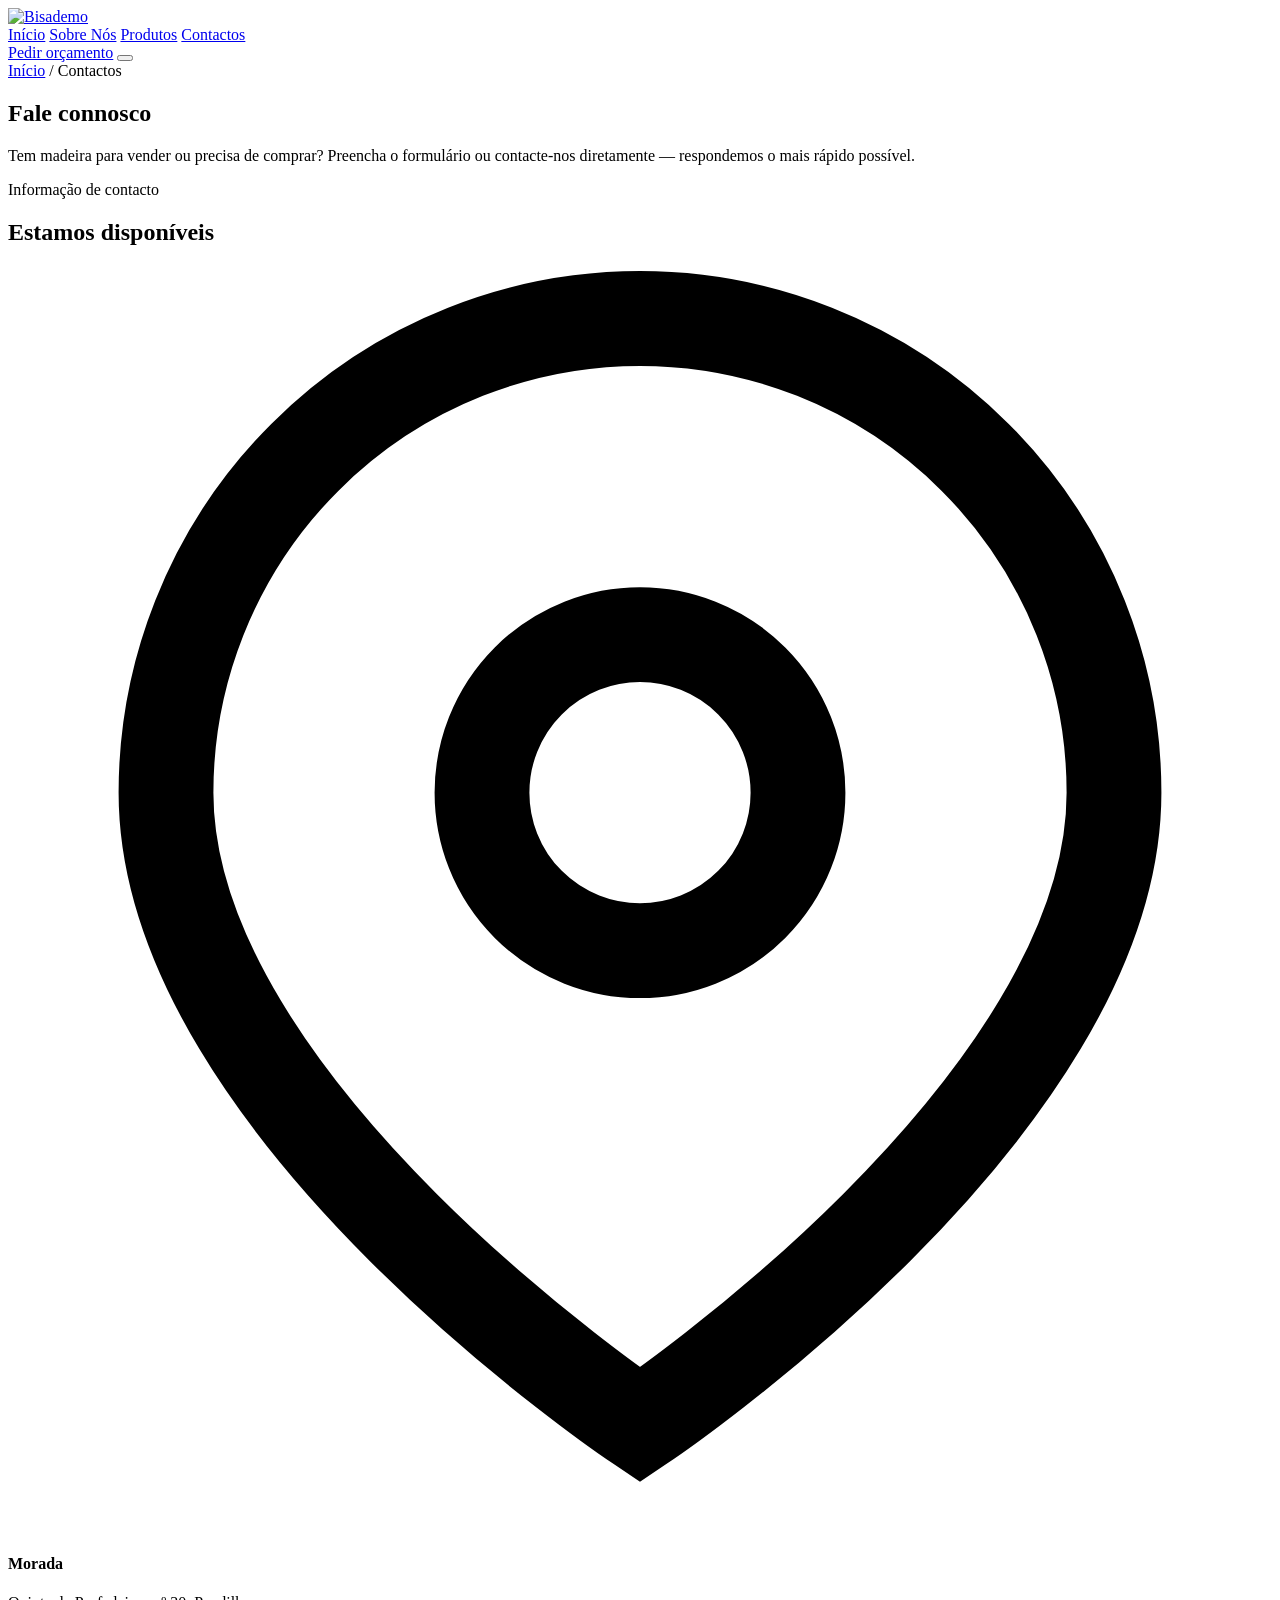
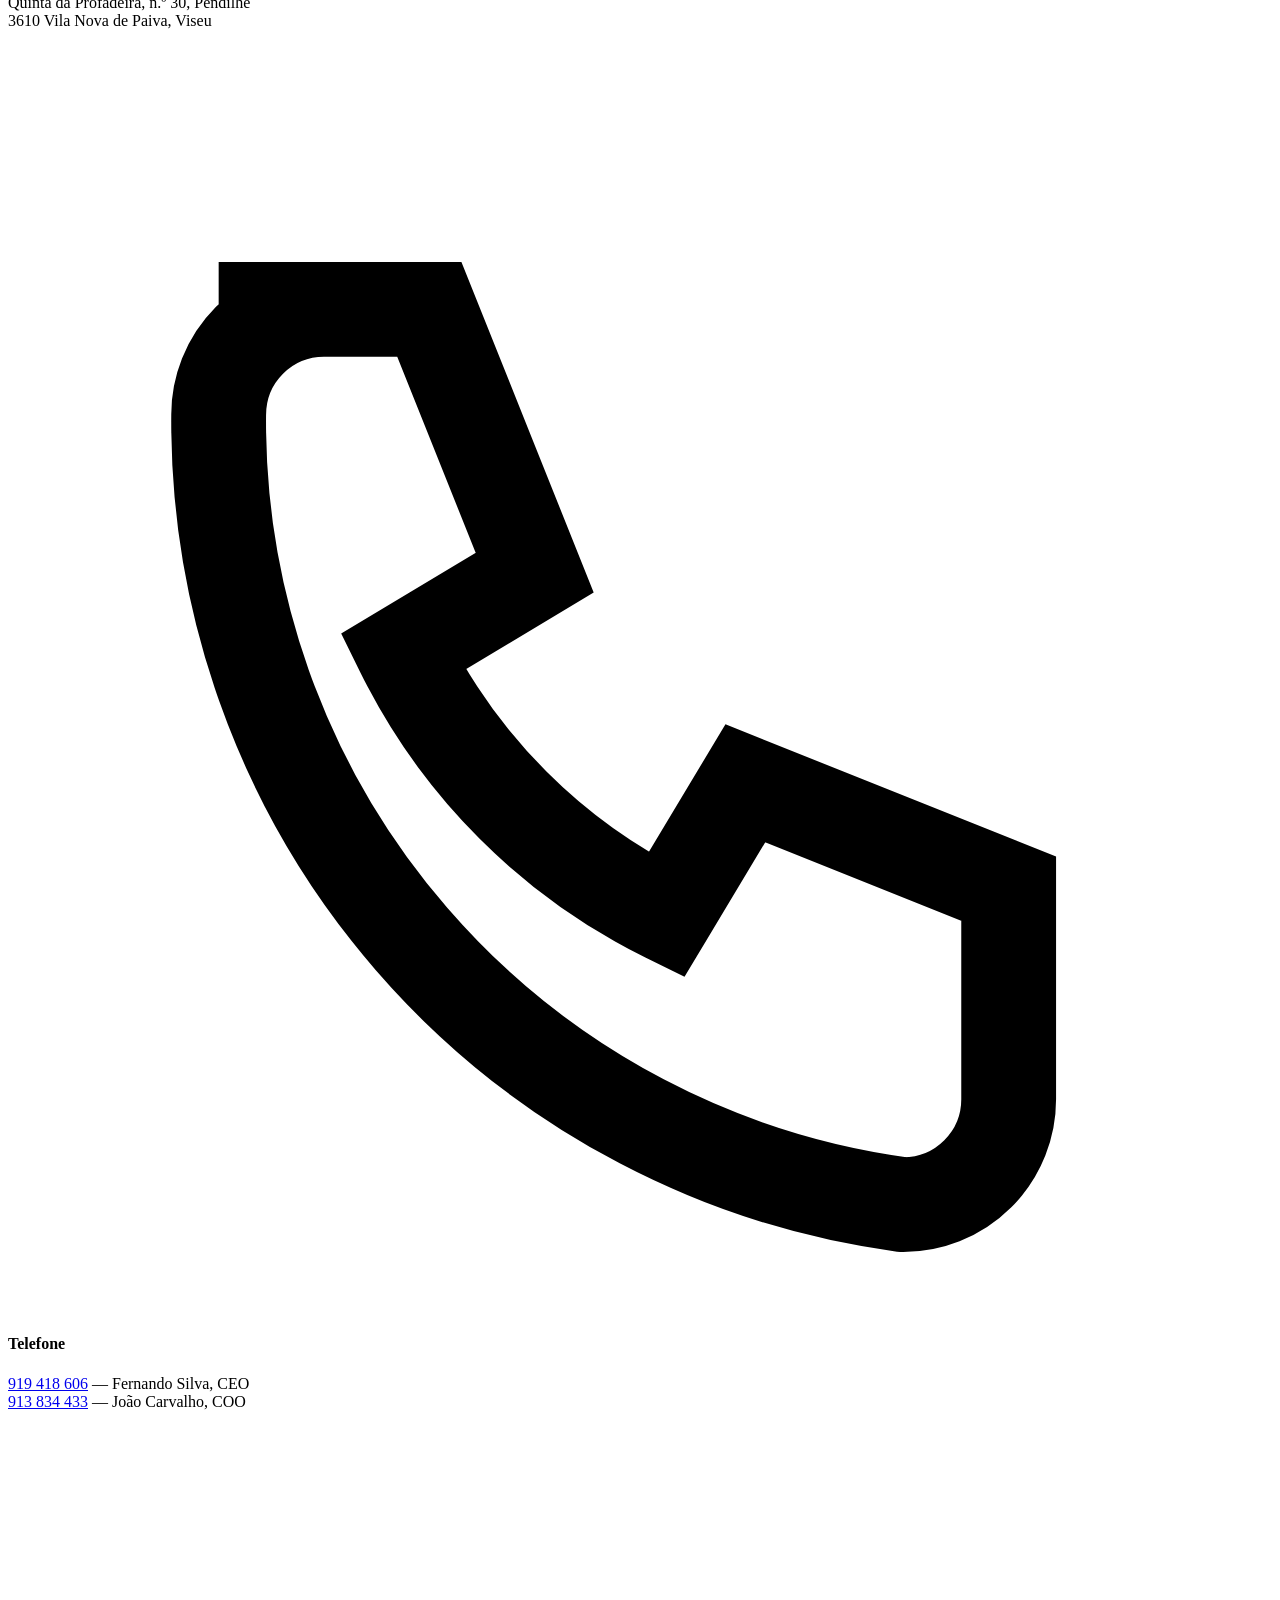
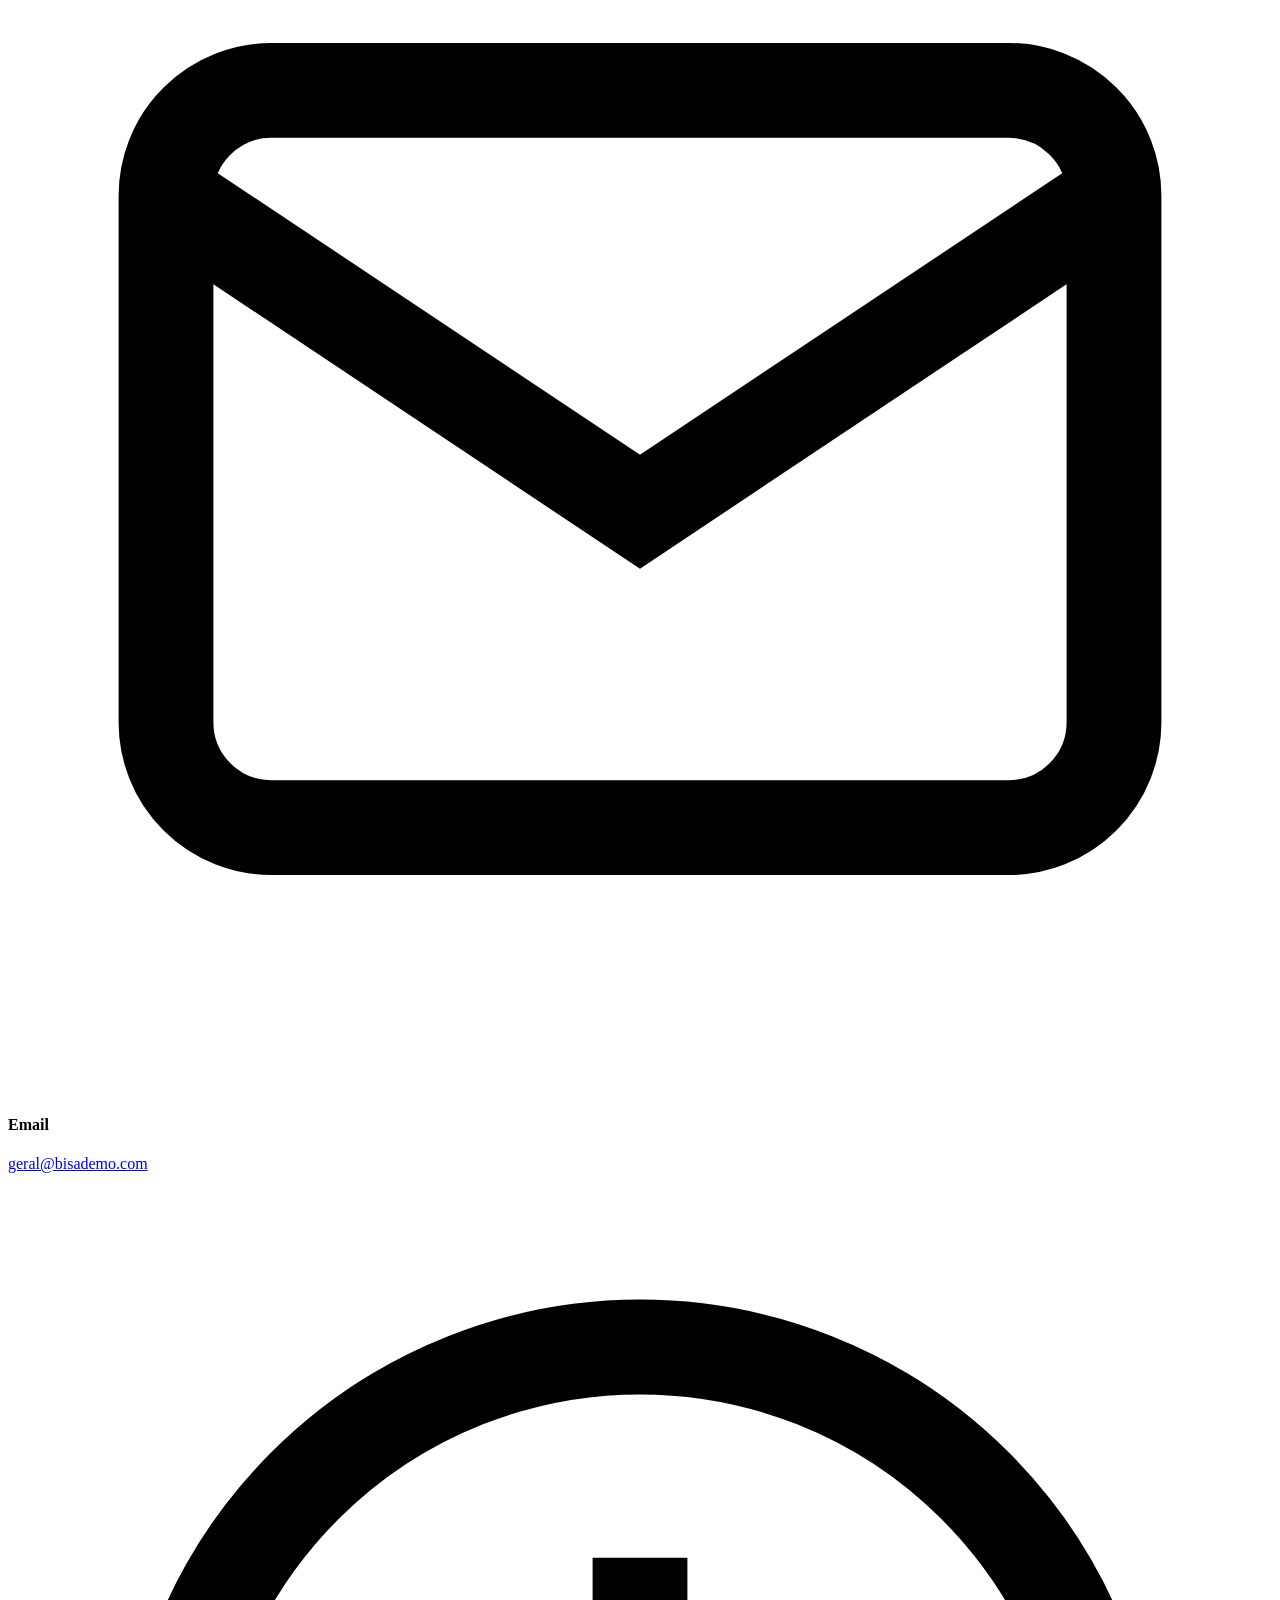
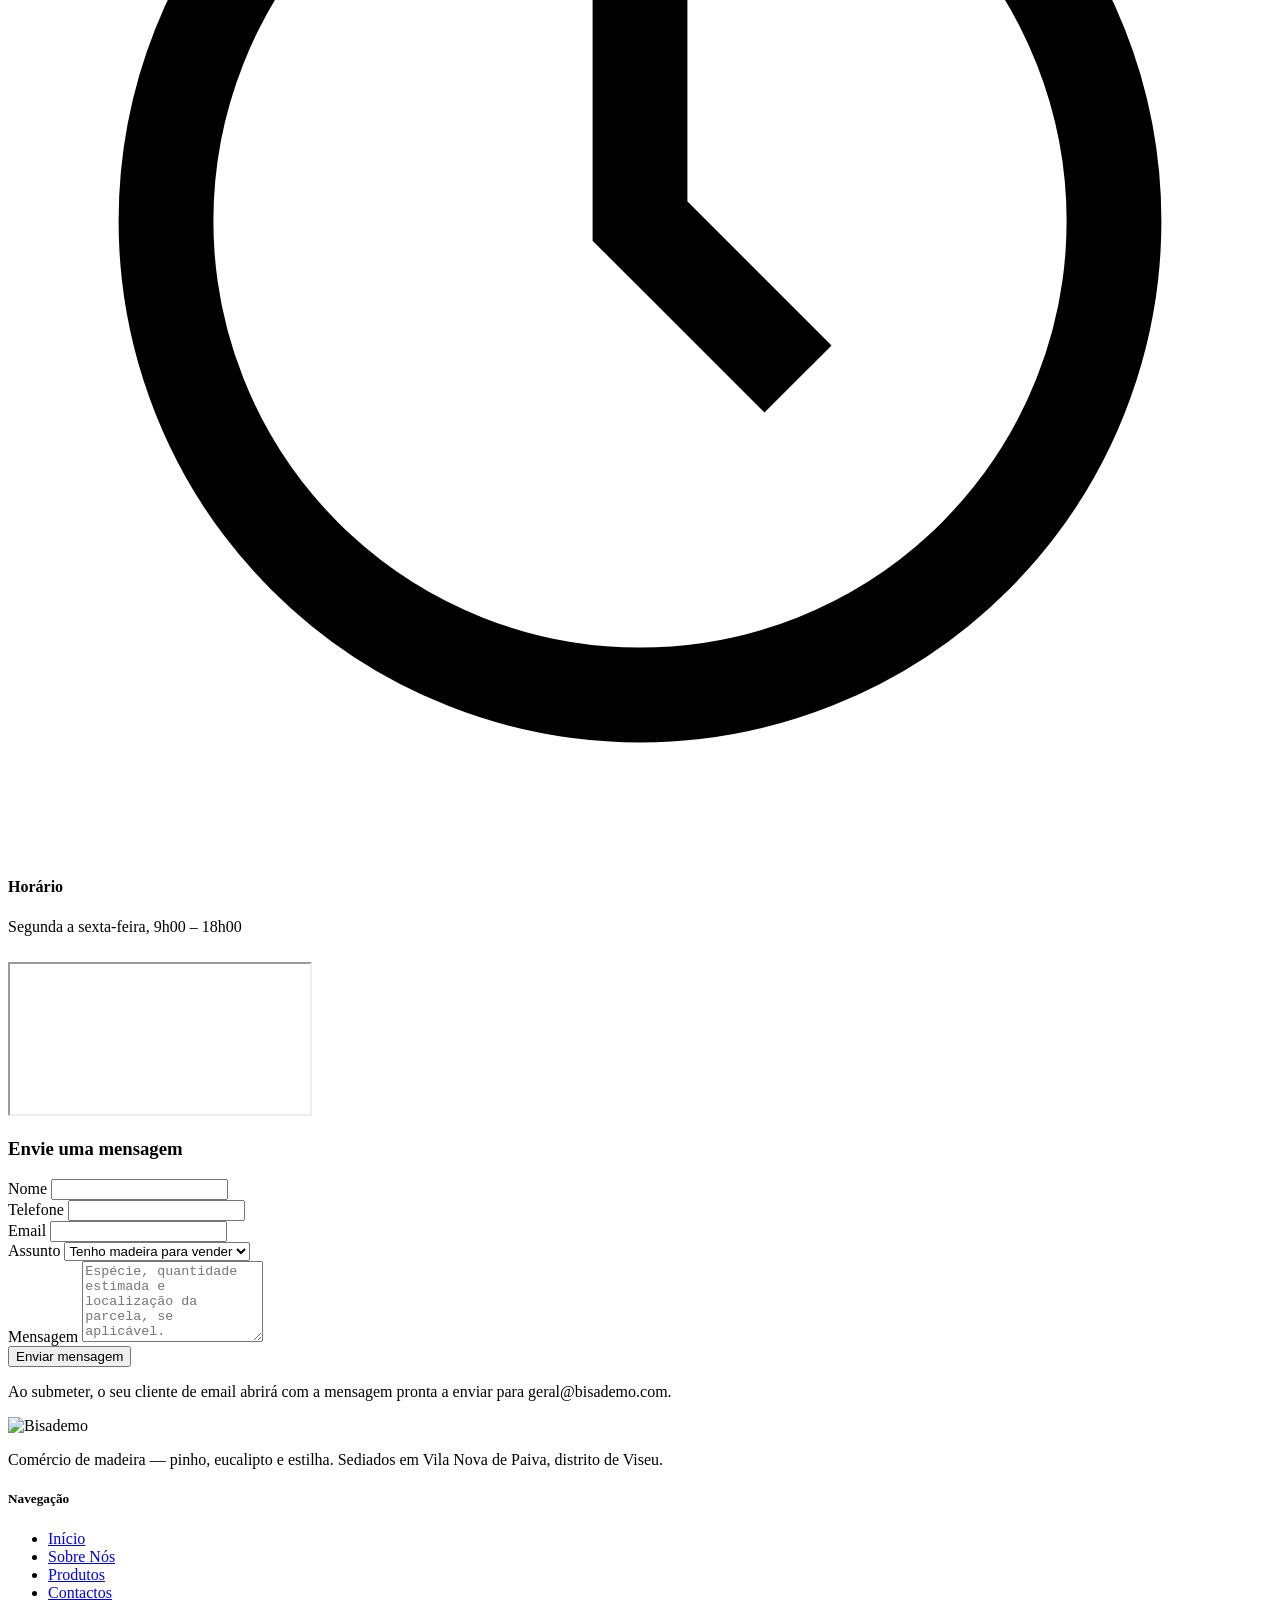
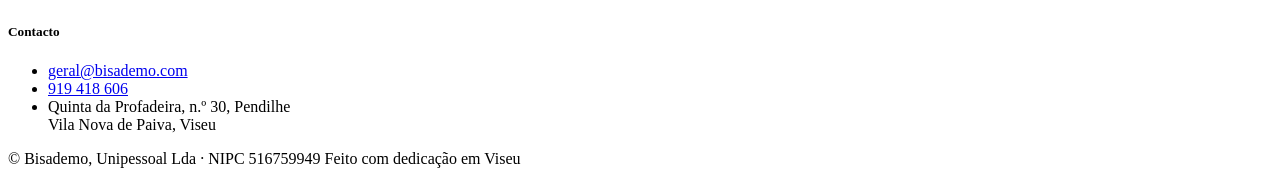
==== contactos.html @ 95ae955a "Add files via upload" ====
<!DOCTYPE html>
<html lang="pt">
<head>
<meta charset="UTF-8">
<meta name="viewport" content="width=device-width, initial-scale=1.0">
<title>Contactos — Bisademo</title>
<meta name="description" content="Fale com a Bisademo: pedidos de orçamento, venda de madeira ou dúvidas gerais. Contacte-nos por telefone, email ou formulário.">
<link rel="icon" type="image/png" href="assets/favicon-32.png">
<link rel="apple-touch-icon" href="assets/favicon-180.png">
<link rel="preconnect" href="https://fonts.googleapis.com">
<link rel="preconnect" href="https://fonts.gstatic.com" crossorigin>
<link href="https://fonts.googleapis.com/css2?family=Inter:wght@400;500;600;700;800&display=swap" rel="stylesheet">
<link rel="stylesheet" href="css/style.css">
</head>
<body>

<header class="site-header">
  <div class="container">
    <a href="index.html" class="brand"><img src="assets/logo.png" alt="Bisademo"></a>
    <nav class="nav-links" id="navLinks">
      <a href="index.html">Início</a>
      <a href="sobre.html">Sobre Nós</a>
      <a href="produtos.html">Produtos</a>
      <a href="contactos.html" class="active">Contactos</a>
    </nav>
    <div class="header-actions">
      <a href="contactos.html" class="btn btn--outline">Pedir orçamento</a>
      <button class="nav-toggle" id="navToggle" aria-label="Abrir menu"><span></span><span></span><span></span></button>
    </div>
  </div>
</header>

<section class="page-hero">
  <div class="container">
    <div class="breadcrumb"><a href="index.html">Início</a> / Contactos</div>
    <h1>Fale connosco</h1>
    <p class="lede">Tem madeira para vender ou precisa de comprar? Preencha o formulário ou contacte-nos diretamente — respondemos o mais rápido possível.</p>
  </div>
</section>

<section class="section section--alt">
  <div class="container contact-grid">

    <div>
      <div class="eyebrow">Informação de contacto</div>
      <h2>Estamos disponíveis</h2>

      <div class="info-item">
        <div class="icon-badge">
          <svg viewBox="0 0 24 24" fill="none" stroke="currentColor" stroke-width="1.8"><path d="M21 10c0 6-9 12-9 12S3 16 3 10a9 9 0 1 1 18 0z"/><circle cx="12" cy="10" r="3"/></svg>
        </div>
        <div>
          <h4>Morada</h4>
          <p>Quinta da Profadeira, n.º 30, Pendilhe<br>3610 Vila Nova de Paiva, Viseu</p>
        </div>
      </div>

      <div class="info-item">
        <div class="icon-badge">
          <svg viewBox="0 0 24 24" fill="none" stroke="currentColor" stroke-width="1.8"><path d="M4 5h4l2 5-2.5 1.5a11 11 0 0 0 5 5L14 14l5 2v4a2 2 0 0 1-2 2A15 15 0 0 1 4 7a2 2 0 0 1 2-2z"/></svg>
        </div>
        <div>
          <h4>Telefone</h4>
          <p><a href="tel:+351919418606">919 418 606</a> — Fernando Silva, CEO<br><a href="tel:+351913834433">913 834 433</a> — João Carvalho, COO</p>
        </div>
      </div>

      <div class="info-item">
        <div class="icon-badge">
          <svg viewBox="0 0 24 24" fill="none" stroke="currentColor" stroke-width="1.8"><rect x="3" y="5" width="18" height="14" rx="2"/><path d="M3 7l9 6 9-6"/></svg>
        </div>
        <div>
          <h4>Email</h4>
          <p><a href="mailto:geral@bisademo.com">geral@bisademo.com</a></p>
        </div>
      </div>

      <div class="info-item">
        <div class="icon-badge">
          <svg viewBox="0 0 24 24" fill="none" stroke="currentColor" stroke-width="1.8"><circle cx="12" cy="12" r="9"/><path d="M12 7v5l3 3"/></svg>
        </div>
        <div>
          <h4>Horário</h4>
          <p>Segunda a sexta-feira, 9h00 – 18h00</p>
        </div>
      </div>

      <div class="map-embed" style="margin-top:26px;">
        <iframe
          src="https://www.google.com/maps?q=Quinta%20da%20Profadeira%2C%20Pendilhe%2C%20Vila%20Nova%20de%20Paiva&output=embed"
          loading="lazy"
          referrerpolicy="no-referrer-when-downgrade"
          title="Localização Bisademo"></iframe>
      </div>
    </div>

    <div class="card">
      <h3 class="mt-0">Envie uma mensagem</h3>
      <form id="contactForm">
        <div class="form-row">
          <div class="form-field">
            <label for="nome">Nome</label>
            <input type="text" id="nome" name="nome" required>
          </div>
          <div class="form-field">
            <label for="telefone">Telefone</label>
            <input type="tel" id="telefone" name="telefone">
          </div>
        </div>
        <div class="form-field">
          <label for="email">Email</label>
          <input type="email" id="email" name="email" required>
        </div>
        <div class="form-field">
          <label for="assunto">Assunto</label>
          <select id="assunto" name="assunto">
            <option>Tenho madeira para vender</option>
            <option>Quero comprar madeira</option>
            <option>Outro assunto</option>
          </select>
        </div>
        <div class="form-field">
          <label for="mensagem">Mensagem</label>
          <textarea id="mensagem" name="mensagem" rows="5" placeholder="Espécie, quantidade estimada e localização da parcela, se aplicável." required></textarea>
        </div>
        <button type="submit" class="btn btn--primary btn--block">Enviar mensagem</button>
        <p class="form-note">Ao submeter, o seu cliente de email abrirá com a mensagem pronta a enviar para geral@bisademo.com.</p>
        <div id="form-status"></div>
      </form>
    </div>

  </div>
</section>

<footer class="site-footer">
  <div class="container">
    <div class="footer-grid">
      <div>
        <img src="assets/logo-white.png" alt="Bisademo">
        <p>Comércio de madeira — pinho, eucalipto e estilha. Sediados em Vila Nova de Paiva, distrito de Viseu.</p>
      </div>
      <div>
        <h5>Navegação</h5>
        <ul>
          <li><a href="index.html">Início</a></li>
          <li><a href="sobre.html">Sobre Nós</a></li>
          <li><a href="produtos.html">Produtos</a></li>
          <li><a href="contactos.html">Contactos</a></li>
        </ul>
      </div>
      <div>
        <h5>Contacto</h5>
        <ul>
          <li><a href="mailto:geral@bisademo.com">geral@bisademo.com</a></li>
          <li><a href="tel:+351919418606">919 418 606</a></li>
          <li>Quinta da Profadeira, n.º 30, Pendilhe<br>Vila Nova de Paiva, Viseu</li>
        </ul>
      </div>
    </div>
    <div class="footer-bottom">
      <span>&copy; <span id="year"></span> Bisademo, Unipessoal Lda &middot; NIPC 516759949</span>
      <span>Feito com dedicação em Viseu</span>
    </div>
  </div>
</footer>

<script src="js/main.js"></script>
</body>
</html>
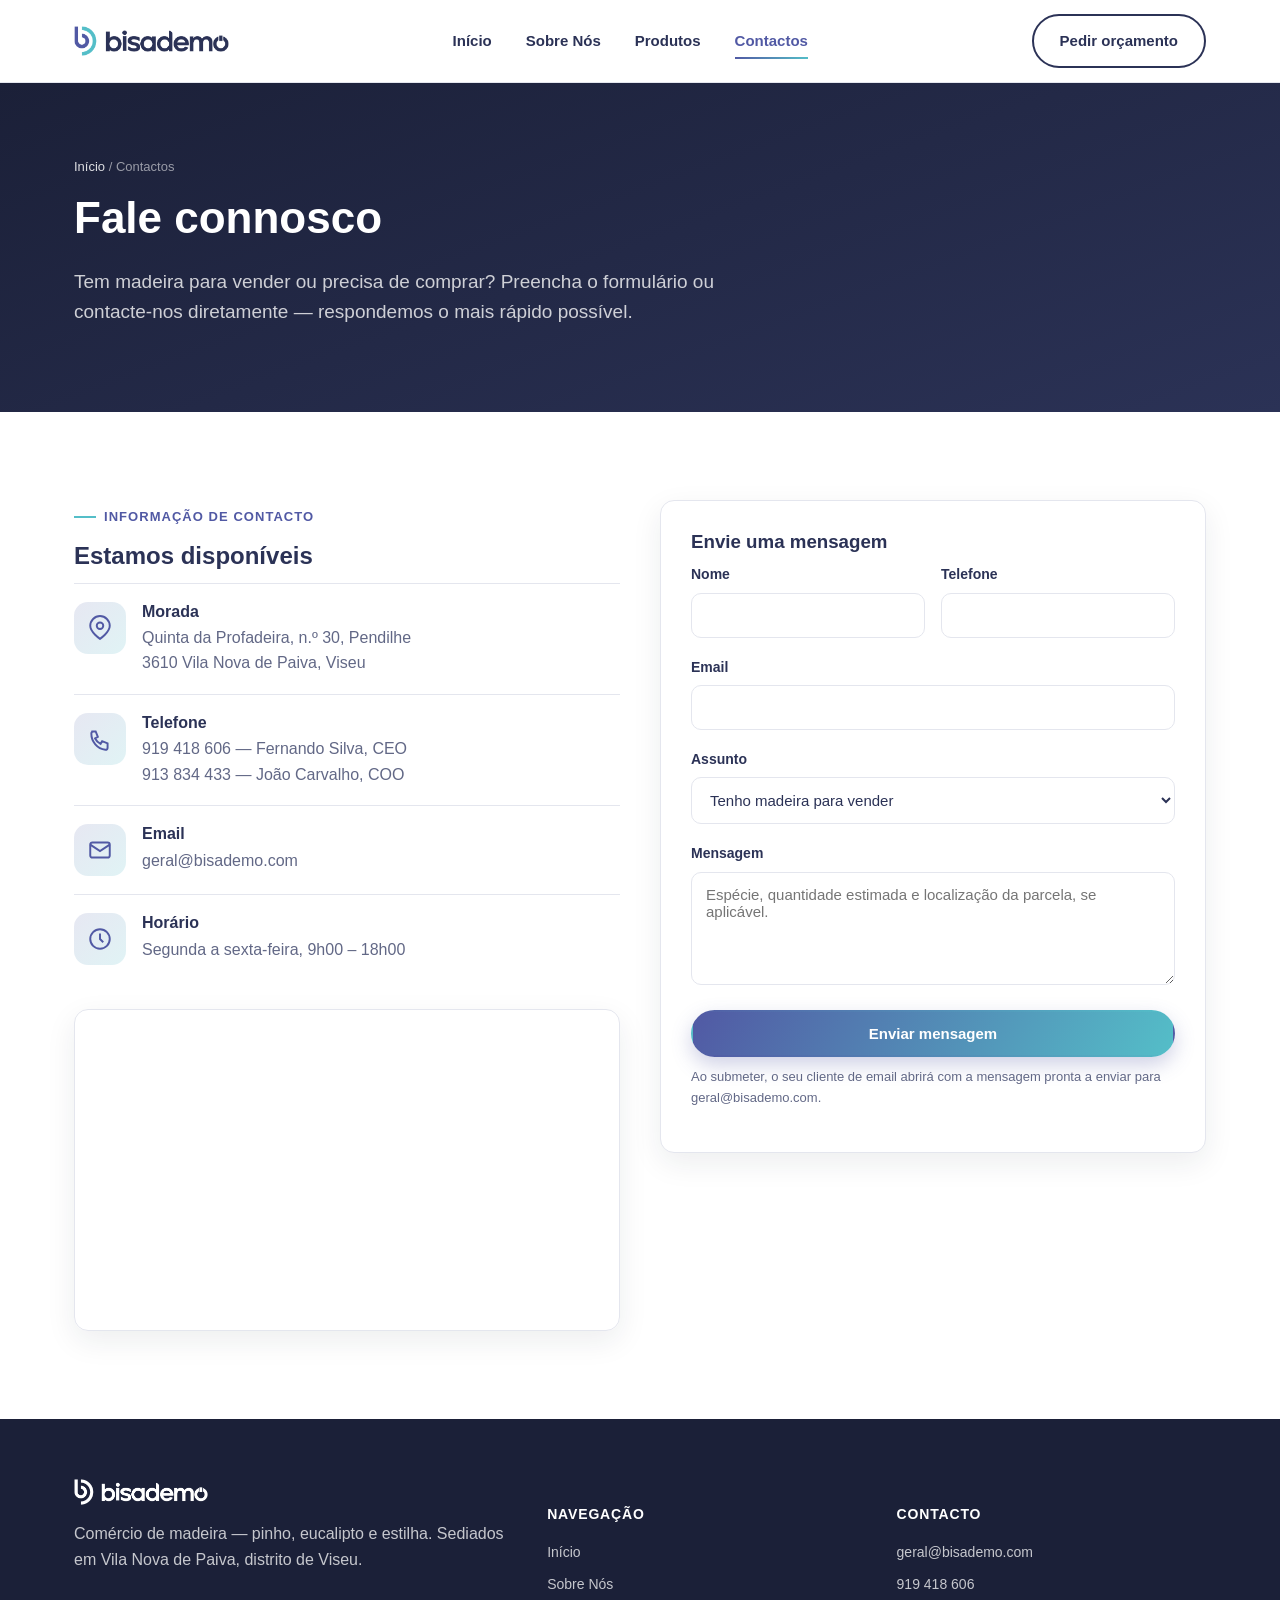
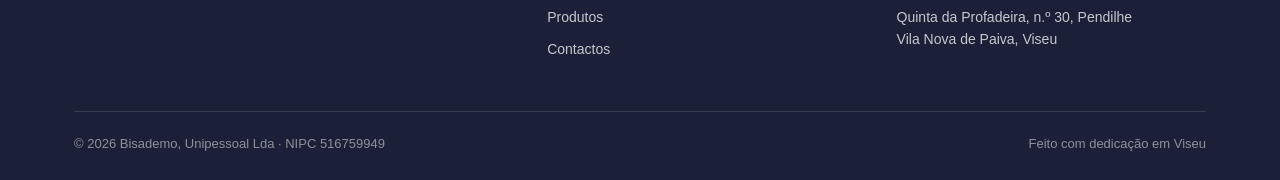
==== commit 4b11088e: "Add files via upload" ====
--- a/contactos.html
+++ b/contactos.html
@@ -87,7 +87,7 @@
 
       <div class="map-embed" style="margin-top:26px;">
         <iframe
-          src="https://www.google.com/maps?q=Quinta%20da%20Profadeira%2C%20Pendilhe%2C%20Vila%20Nova%20de%20Paiva&output=embed"
+          src="https://www.google.com/maps?q=40.9301499,-7.8139997&output=embed"
           loading="lazy"
           referrerpolicy="no-referrer-when-downgrade"
           title="Localização Bisademo"></iframe>
--- a/css/style.css
+++ b/css/style.css
@@ -0,0 +1,323 @@
+/* ===========================================================
+   Bisademo — folha de estilos principal
+   =========================================================== */
+
+:root{
+  --navy: #2B3256;
+  --navy-dark: #1B2038;
+  --purple: #5159A4;
+  --teal: #54BEC8;
+  --bg: #F6F7FA;
+  --white: #FFFFFF;
+  --ink-soft: #626886;
+  --border: #E4E6EE;
+  --radius: 14px;
+  --shadow: 0 10px 30px rgba(27,32,56,0.08);
+  --max-width: 1180px;
+}
+
+*, *::before, *::after{ box-sizing: border-box; }
+html{ scroll-behavior: smooth; }
+body{
+  margin:0;
+  font-family: 'Inter', -apple-system, BlinkMacSystemFont, 'Segoe UI', Roboto, Helvetica, Arial, sans-serif;
+  color: var(--navy);
+  background: var(--bg);
+  line-height: 1.6;
+  -webkit-font-smoothing: antialiased;
+}
+img{ max-width:100%; display:block; }
+a{ color: inherit; text-decoration:none; }
+ul{ margin:0; padding:0; list-style:none; }
+h1,h2,h3,h4{ margin:0 0 .5em 0; line-height:1.2; font-weight:700; }
+p{ margin:0 0 1em 0; }
+.container{
+  max-width: var(--max-width);
+  margin: 0 auto;
+  padding: 0 24px;
+}
+.section{ padding: 88px 0; }
+.section--tight{ padding: 56px 0; }
+.section--alt{ background: var(--white); }
+.eyebrow{
+  display:inline-flex;
+  align-items:center;
+  gap:8px;
+  font-size: 13px;
+  font-weight: 700;
+  letter-spacing: .08em;
+  text-transform: uppercase;
+  color: var(--purple);
+  margin-bottom: 14px;
+}
+.eyebrow::before{
+  content:"";
+  width:22px; height:2px;
+  background: var(--teal);
+  display:inline-block;
+}
+.lede{
+  font-size: 19px;
+  color: var(--ink-soft);
+  max-width: 640px;
+}
+.center{ text-align:center; margin-left:auto; margin-right:auto; }
+
+/* ---------- Buttons ---------- */
+.btn{
+  display:inline-flex;
+  align-items:center;
+  justify-content:center;
+  gap:8px;
+  padding: 13px 26px;
+  border-radius: 999px;
+  font-weight: 600;
+  font-size: 15px;
+  border: 2px solid transparent;
+  cursor:pointer;
+  transition: transform .15s ease, box-shadow .15s ease, background .15s ease, color .15s ease;
+  white-space: nowrap;
+}
+.btn--primary{
+  background: linear-gradient(120deg, var(--purple), var(--teal));
+  color: var(--white);
+  box-shadow: 0 8px 20px rgba(81,89,164,0.28);
+}
+.btn--primary:hover{ transform: translateY(-2px); box-shadow: 0 12px 26px rgba(81,89,164,0.36); }
+.btn--ghost{
+  background: transparent;
+  border-color: rgba(255,255,255,0.4);
+  color: var(--white);
+}
+.btn--ghost:hover{ background: rgba(255,255,255,0.12); }
+.btn--outline{
+  background: transparent;
+  border-color: var(--navy);
+  color: var(--navy);
+}
+.btn--outline:hover{ background: var(--navy); color: var(--white); }
+.btn--block{ width:100%; }
+
+/* ---------- Header ---------- */
+.site-header{
+  position: sticky; top:0; z-index: 50;
+  background: rgba(255,255,255,0.92);
+  backdrop-filter: blur(8px);
+  border-bottom: 1px solid var(--border);
+}
+.site-header .container{
+  display:flex; align-items:center; justify-content:space-between;
+  height: 82px;
+}
+.brand img{ height: 30px; }
+.nav-links{ display:flex; align-items:center; gap:34px; }
+.nav-links a{
+  font-weight: 600; font-size: 15px; color: var(--navy);
+  position: relative; padding: 6px 0;
+}
+.nav-links a::after{
+  content:""; position:absolute; left:0; bottom:0; height:2px; width:0;
+  background: linear-gradient(120deg, var(--purple), var(--teal));
+  transition: width .2s ease;
+}
+.nav-links a:hover::after, .nav-links a.active::after{ width:100%; }
+.nav-links a.active{ color: var(--purple); }
+.header-actions{ display:flex; align-items:center; gap:18px; }
+.nav-toggle{ display:none; background:none; border:none; cursor:pointer; padding:6px; }
+.nav-toggle span{ display:block; width:24px; height:2px; background:var(--navy); margin:5px 0; border-radius:2px; }
+
+@media (max-width: 860px){
+  .nav-toggle{ display:block; }
+  .nav-links{
+    position: fixed; top:82px; left:0; right:0;
+    background: var(--white);
+    flex-direction: column;
+    align-items: flex-start;
+    gap: 4px;
+    padding: 12px 24px 24px;
+    border-bottom: 1px solid var(--border);
+    transform: translateY(-8px);
+    opacity: 0;
+    pointer-events: none;
+    transition: all .18s ease;
+  }
+  .nav-links.is-open{ transform: translateY(0); opacity:1; pointer-events:auto; }
+  .nav-links a{ padding: 12px 0; width:100%; border-bottom: 1px solid var(--border); }
+  .header-actions .btn{ display:none; }
+}
+
+/* ---------- Hero ---------- */
+.hero{
+  position: relative;
+  overflow: hidden;
+  background: radial-gradient(1100px 520px at 85% -10%, rgba(84,190,200,0.35), transparent 60%),
+              linear-gradient(160deg, var(--navy-dark) 0%, var(--navy) 55%, #333c6b 100%);
+  color: var(--white);
+  padding: 96px 0 110px;
+}
+.hero__grid{
+  display:grid; grid-template-columns: 1.15fr 0.85fr; gap: 48px; align-items:center;
+}
+.hero h1{ font-size: clamp(34px, 4.6vw, 54px); }
+.hero .lede{ color: rgba(255,255,255,0.82); font-size: 18px; }
+.hero-actions{ display:flex; gap:14px; margin-top: 30px; flex-wrap:wrap; }
+.hero-stats{ display:flex; gap: 34px; margin-top: 54px; flex-wrap:wrap; }
+.hero-stats div strong{ display:block; font-size: 26px; }
+.hero-stats div span{ font-size: 13px; color: rgba(255,255,255,0.65); }
+.hero-art{
+  position:relative; height: 340px; border-radius: 20px; overflow:hidden;
+  background: linear-gradient(150deg, rgba(255,255,255,0.08), rgba(255,255,255,0.02));
+  border: 1px solid rgba(255,255,255,0.14);
+}
+.hero-art svg{ position:absolute; inset:0; width:100%; height:100%; }
+
+@media (max-width: 860px){
+  .hero__grid{ grid-template-columns: 1fr; }
+  .hero-art{ height: 220px; order:-1; }
+}
+
+/* ---------- Page hero (sub-pages) ---------- */
+.page-hero{
+  background: linear-gradient(160deg, var(--navy-dark), var(--navy));
+  color: var(--white);
+  padding: 74px 0 66px;
+}
+.page-hero h1{ font-size: clamp(30px, 4vw, 44px); }
+.page-hero .lede{ color: rgba(255,255,255,0.78); }
+.breadcrumb{ font-size: 13px; color: rgba(255,255,255,0.55); margin-bottom: 14px; }
+.breadcrumb a{ color: rgba(255,255,255,0.85); }
+.breadcrumb a:hover{ text-decoration: underline; }
+
+/* ---------- Cards / grids ---------- */
+.grid-3{ display:grid; grid-template-columns: repeat(3,1fr); gap: 26px; }
+.grid-2{ display:grid; grid-template-columns: repeat(2,1fr); gap: 26px; }
+@media (max-width: 860px){ .grid-3, .grid-2{ grid-template-columns: 1fr; } }
+
+.card{
+  background: var(--white);
+  border: 1px solid var(--border);
+  border-radius: var(--radius);
+  padding: 30px;
+  box-shadow: var(--shadow);
+}
+.card--flat{ box-shadow:none; }
+.icon-badge{
+  width: 52px; height:52px; border-radius: 14px;
+  display:flex; align-items:center; justify-content:center;
+  background: linear-gradient(135deg, rgba(81,89,164,0.14), rgba(84,190,200,0.18));
+  color: var(--purple); margin-bottom: 18px;
+}
+.icon-badge svg{ width:26px; height:26px; }
+
+.section-head{ max-width: 640px; margin-bottom: 48px; }
+.section-head.center{ margin-left:auto; margin-right:auto; text-align:center; }
+
+/* ---------- Product cards ---------- */
+.product-card{
+  background: var(--white);
+  border-radius: var(--radius);
+  border: 1px solid var(--border);
+  overflow:hidden;
+  box-shadow: var(--shadow);
+  display:flex; flex-direction:column;
+}
+.product-card__art{
+  height: 150px;
+  display:flex; align-items:center; justify-content:center;
+}
+.product-card__art svg{ width: 82px; height:82px; }
+.product-card__body{ padding: 26px 26px 30px; flex:1; display:flex; flex-direction:column; }
+.tag-row{ display:flex; gap:8px; flex-wrap:wrap; margin: 14px 0 18px; }
+.tag{
+  font-size: 12px; font-weight:700; padding: 5px 11px; border-radius:999px;
+  background: rgba(84,190,200,0.14); color:#177078;
+}
+.product-card__body .btn{ margin-top:auto; align-self:flex-start; }
+
+/* ---------- Team ---------- */
+.team-card{
+  background: var(--white);
+  border-radius: var(--radius);
+  border: 1px solid var(--border);
+  box-shadow: var(--shadow);
+  overflow:hidden;
+  text-align:center;
+}
+.team-card__photo{
+  height: 190px;
+  background: linear-gradient(150deg, var(--navy-dark), var(--purple));
+  display:flex; align-items:center; justify-content:center;
+  color: var(--white); font-size: 42px; font-weight:700;
+  letter-spacing: .04em;
+}
+.team-card__body{ padding: 26px; }
+.team-card__role{ color: var(--purple); font-weight:700; font-size:13px; text-transform:uppercase; letter-spacing:.06em; margin-bottom:10px; }
+.team-card__contacts{ margin-top:16px; font-size:14px; color:var(--ink-soft); }
+.team-card__contacts a{ display:block; margin-top:4px; }
+.team-card__contacts a:hover{ color: var(--purple); }
+
+/* ---------- Timeline / values ---------- */
+.value-row{ display:flex; gap:18px; padding: 20px 0; border-top: 1px solid var(--border); }
+.value-row:first-child{ border-top:none; }
+.value-row .num{ font-weight:800; font-size:14px; color: var(--teal); min-width: 34px; }
+
+/* ---------- CTA band ---------- */
+.cta-band{
+  border-radius: 24px;
+  background: linear-gradient(135deg, var(--navy-dark), var(--purple) 120%);
+  color: var(--white);
+  padding: 56px;
+  display:flex; align-items:center; justify-content:space-between; gap: 30px; flex-wrap:wrap;
+}
+.cta-band h2{ margin-bottom:6px; }
+.cta-band p{ color: rgba(255,255,255,0.78); margin:0; }
+
+/* ---------- Contact ---------- */
+.contact-grid{ display:grid; grid-template-columns: 1fr 1fr; gap: 40px; align-items:flex-start; }
+@media (max-width: 860px){ .contact-grid{ grid-template-columns:1fr; } }
+.info-item{ display:flex; gap:16px; padding: 18px 0; border-top:1px solid var(--border); }
+.info-item:first-child{ border-top:none; }
+.info-item .icon-badge{ margin-bottom:0; flex-shrink:0; }
+.info-item h4{ margin-bottom:4px; }
+.info-item p{ margin:0; color: var(--ink-soft); }
+
+.form-field{ margin-bottom: 18px; }
+.form-field label{ display:block; font-weight:600; font-size:14px; margin-bottom:7px; }
+.form-field input, .form-field select, .form-field textarea{
+  width:100%; padding: 13px 14px; border-radius: 10px; border: 1.5px solid var(--border);
+  font-family: inherit; font-size: 15px; color: var(--navy); background: var(--white);
+}
+.form-field input:focus, .form-field select:focus, .form-field textarea:focus{
+  outline: none; border-color: var(--purple);
+}
+.form-row{ display:grid; grid-template-columns: 1fr 1fr; gap: 16px; }
+@media (max-width:600px){ .form-row{ grid-template-columns:1fr; } }
+.map-embed{ border-radius: var(--radius); overflow:hidden; border:1px solid var(--border); box-shadow: var(--shadow); }
+.map-embed iframe{ width:100%; height: 320px; border:0; display:block; }
+
+.form-note{ font-size: 13px; color: var(--ink-soft); margin-top: 10px; }
+#form-status{ margin-top:14px; font-size:14px; font-weight:600; display:none; }
+#form-status.is-success{ display:block; color:#1c8a5e; }
+#form-status.is-error{ display:block; color:#c0392b; }
+
+/* ---------- Footer ---------- */
+.site-footer{ background: var(--navy-dark); color: rgba(255,255,255,0.75); padding: 60px 0 26px; }
+.footer-grid{ display:grid; grid-template-columns: 1.4fr 1fr 1fr; gap: 40px; padding-bottom: 40px; }
+@media (max-width: 760px){ .footer-grid{ grid-template-columns: 1fr; gap:30px; } }
+.footer-grid img{ height: 26px; margin-bottom: 16px; }
+.footer-grid h5{ color: var(--white); font-size:14px; text-transform:uppercase; letter-spacing:.06em; margin-bottom:16px; }
+.footer-grid ul li{ margin-bottom: 10px; font-size:14px; }
+.footer-grid ul li a:hover{ color: var(--teal); }
+.footer-bottom{
+  border-top: 1px solid rgba(255,255,255,0.12);
+  padding-top: 22px;
+  display:flex; justify-content:space-between; flex-wrap:wrap; gap:10px;
+  font-size: 13px; color: rgba(255,255,255,0.5);
+}
+
+/* ---------- Utilities ---------- */
+.mt-0{ margin-top:0; }
+.badge-soft{
+  display:inline-block; padding:6px 14px; border-radius:999px; font-size:12px; font-weight:700;
+  background: rgba(255,255,255,0.12); color:#fff; letter-spacing:.03em;
+}
